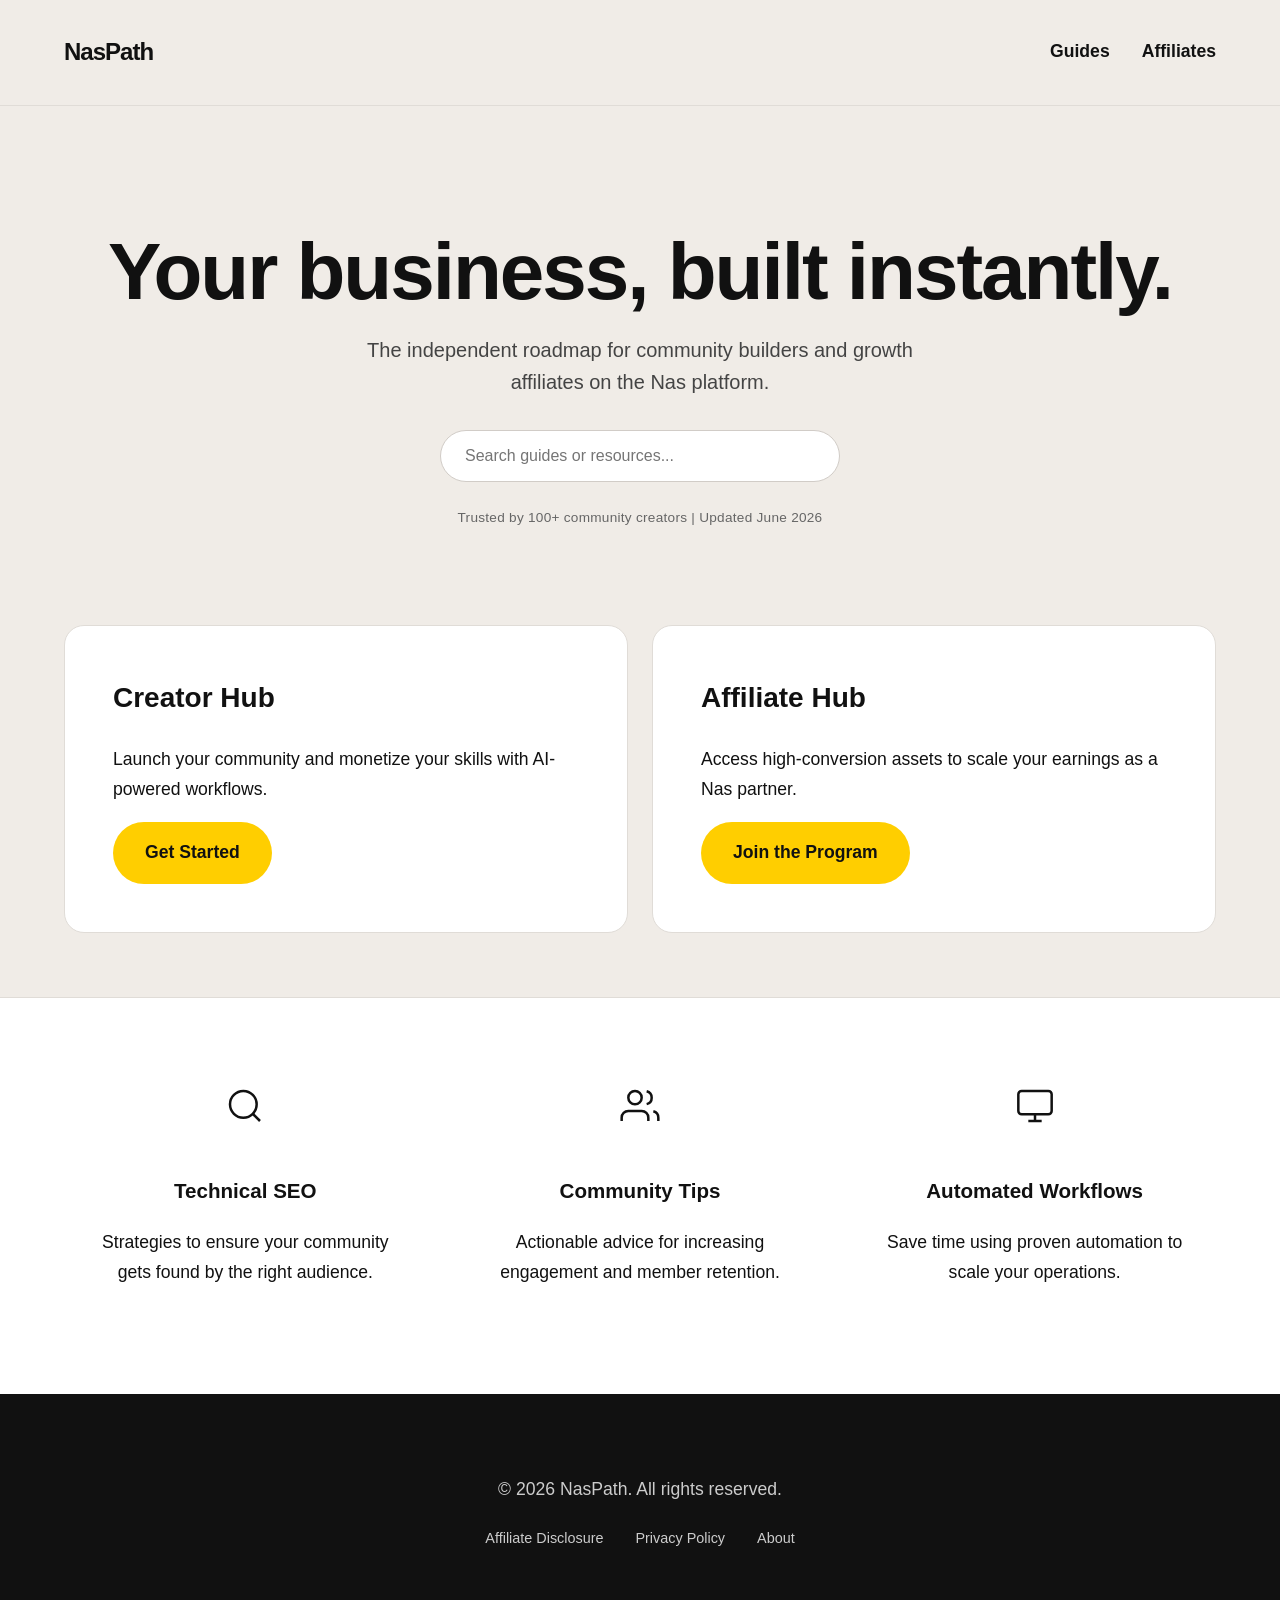
==== index.html @ 79e0fc2f "Initial commit" ====
<!DOCTYPE html>
<html lang="en">
<head>
    <meta charset="UTF-8">

    <!-- This makes the website adjust correctly on phones and tablets -->
    <meta name="viewport" content="width=device-width, initial-scale=1.0">
    
    <!-- Primary Meta Tags -->
    <title>NasPath | Creator & Affiliate Hub for Community Builders</title>
    <meta name="title" content="NasPath | Creator & Affiliate Hub">
    <meta name="description" content="An independent roadmap for creators. Master community building, technical SEO, and automated workflows on the Nas platform.">
    <meta name="keywords" content="Nas, Creator Economy, Community Building, Technical SEO, Affiliate Marketing, Automation, Web Directories">
    
    <!-- Open Graph / Social Media Preview -->
    <meta property="og:type" content="website">
    <meta property="og:title" content="NasPath | Creator & Affiliate Hub">
    <meta property="og:description" content="The independent roadmap for building communities and scaling growth on the Nas platform.">
    <meta property="og:image" content="https://yourwebsite.com/thumbnail.jpg"> 
    
    <!-- Canonical Tag -->
    <link rel="canonical" href="https://naspath.com/">

    <!-- This connects your HTML file to your CSS file -->
    <link rel="stylesheet" href="style.css">
</head>

<body>
    <nav>
        <div class="logo">NasPath</div>

        <ul>
            <li><a href="#guides">Guides</a></li>
            <li><a href="#affiliates">Affiliates</a></li>
        </ul>
    </nav>

    <section class="hero">
        <h1>Your business, built instantly.</h1>

        <p>
            The independent roadmap for community builders and growth affiliates on the Nas platform.
        </p>
        
        <div class="search-container">
            <form action="#" method="get">
                <input type="search" name="q" placeholder="Search guides or resources..." aria-label="Search">
            </form>
        </div>
        
        <div class="social-proof">
            Trusted by 100+ community creators | Updated June 2026
        </div>
    </section>

    <main>
        <section class="grid">
            <article class="card" id="guides">
                <h2>Creator Hub</h2>
                <p>Launch your community and monetize your skills with AI-powered workflows.</p>
                <a href="#" class="cta">Get Started</a>
            </article>

            <article class="card" id="affiliates">
                <h2>Affiliate Hub</h2>
                <p>Access high-conversion assets to scale your earnings as a Nas partner.</p>
                <a href="#" class="cta">Join the Program</a>
            </article>
        </section>

        <section class="benefits">
            <div class="benefits-grid">
                <div class="benefit-item">
                    <svg class="icon-svg" viewBox="0 0 24 24">
                        <circle cx="11" cy="11" r="8"/>
                        <line x1="21" y1="21" x2="16.65" y2="16.65"/>
                    </svg>

                    <h3>Technical SEO</h3>
                    <p>Strategies to ensure your community gets found by the right audience.</p>
                </div>

                <div class="benefit-item">
                    <svg class="icon-svg" viewBox="0 0 24 24">
                        <path d="M17 21v-2a4 4 0 0 0-4-4H5a4 4 0 0 0-4 4v2"/>
                        <circle cx="9" cy="7" r="4"/>
                        <path d="M23 21v-2a4 4 0 0 0-3-3.87"/>
                        <path d="M16 3.13a4 4 0 0 1 0 7.75"/>
                    </svg>

                    <h3>Community Tips</h3>
                    <p>Actionable advice for increasing engagement and member retention.</p>
                </div>

                <div class="benefit-item">
                    <svg class="icon-svg" viewBox="0 0 24 24">
                        <rect x="2" y="3" width="20" height="14" rx="2" ry="2"/>
                        <line x1="8" y1="21" x2="16" y2="21"/>
                        <line x1="12" y1="17" x2="12" y2="21"/>
                    </svg>

                    <h3>Automated Workflows</h3>
                    <p>Save time using proven automation to scale your operations.</p>
                </div>
            </div>
        </section>
    </main>

    <footer>
        <p>&copy; 2026 NasPath. All rights reserved.</p>

        <ul>
            <li><a href="#">Affiliate Disclosure</a></li>
            <li><a href="#">Privacy Policy</a></li>
            <li><a href="#">About</a></li>
        </ul>
    </footer>
</body>
</html>
---- style.css ----
:root {
    --bg: #F0ECE7;
    --text: #111111;
    --accent: #FFCE00;
    --card: #ffffff;
    --footer-bg: #111111;
    --footer-text: #cccccc;
}

body {
    font-family: -apple-system, BlinkMacSystemFont, "Segoe UI", Roboto, sans-serif;
    margin: 0;
    color: var(--text);
    background: var(--bg);
    font-size: 1.1rem;
    line-height: 1.7;
}

nav {
    position: sticky;
    top: 0;
    z-index: 1000;
    background: var(--bg);
    display: flex;
    justify-content: space-between;
    align-items: center;
    padding: 2rem 5%;
    border-bottom: 1px solid #e0dcd7;
}

nav .logo {
    font-weight: 800;
    font-size: 1.5rem;
    letter-spacing: -1px;
}

nav ul {
    display: flex;
    gap: 2rem;
    list-style: none;
    padding: 0;
    margin: 0;
}

nav a {
    text-decoration: none;
    color: var(--text);
    font-weight: 600;
}

.hero {
    padding: 8rem 5% 2rem;
    text-align: center;
}

.hero h1 {
    font-size: clamp(3rem, 8vw, 5rem);
    margin: 0;
    line-height: 0.95;
    letter-spacing: -2px;
}

.hero p {
    font-size: 1.25rem;
    color: #444;
    margin-top: 1.5rem;
    margin-bottom: 2rem;
    max-width: 600px;
    margin-left: auto;
    margin-right: auto;
    line-height: 1.6;
}

.search-container {
    margin-bottom: 1.5rem;
    text-align: center;
}

.search-container input {
    padding: 1rem 1.5rem;
    width: 100%;
    max-width: 400px;
    border-radius: 50px;
    border: 1px solid #d1ccc7;
    font-size: 1rem;
}

.social-proof {
    font-size: 0.85rem;
    color: #666;
    margin-bottom: 4rem;
    font-weight: 500;
    letter-spacing: 0.02em;
}

.grid {
    display: grid;
    grid-template-columns: repeat(auto-fit, minmax(350px, 1fr));
    gap: 1.5rem;
    padding: 0 5% 4rem;
}

.card {
    background: var(--card);
    padding: 3rem;
    border-radius: 20px;
    border: 1px solid #e0dcd7;
    transition: transform 0.3s ease, box-shadow 0.3s ease;
}

.card:hover {
    transform: translateY(-10px);
    box-shadow: 0 10px 20px rgba(0,0,0,0.1);
}

.card h2 {
    font-size: 1.75rem;
    margin-top: 0;
}

.benefits {
    padding: 4rem 5%;
    background: var(--card);
    border-top: 1px solid #e0dcd7;
}

.benefits-grid {
    display: grid;
    grid-template-columns: repeat(auto-fit, minmax(250px, 1fr));
    gap: 2rem;
}

.benefit-item {
    text-align: center;
    padding: 1.5rem;
    transition: transform 0.3s ease;
}

.benefit-item:hover {
    transform: translateY(-5px);
}

.icon-svg {
    width: 40px;
    height: 40px;
    margin-bottom: 1rem;
    stroke: var(--text);
    stroke-width: 1.5;
    fill: none;
}

.cta {
    background: var(--accent);
    color: var(--text);
    padding: 1rem 2rem;
    border-radius: 50px;
    text-decoration: none;
    font-weight: 700;
    display: inline-block;
    transition: transform 0.2s;
}

.cta:hover {
    transform: scale(1.05);
}

footer {
    background: var(--footer-bg);
    color: var(--footer-text);
    padding: 4rem 5%;
    text-align: center;
}

footer ul {
    list-style: none;
    padding: 0;
    display: flex;
    justify-content: center;
    gap: 2rem;
    margin-top: 1rem;
}

footer a {
    color: var(--footer-text);
    text-decoration: none;
    font-size: 0.9rem;
}

footer a:hover {
    color: #ffffff;
}
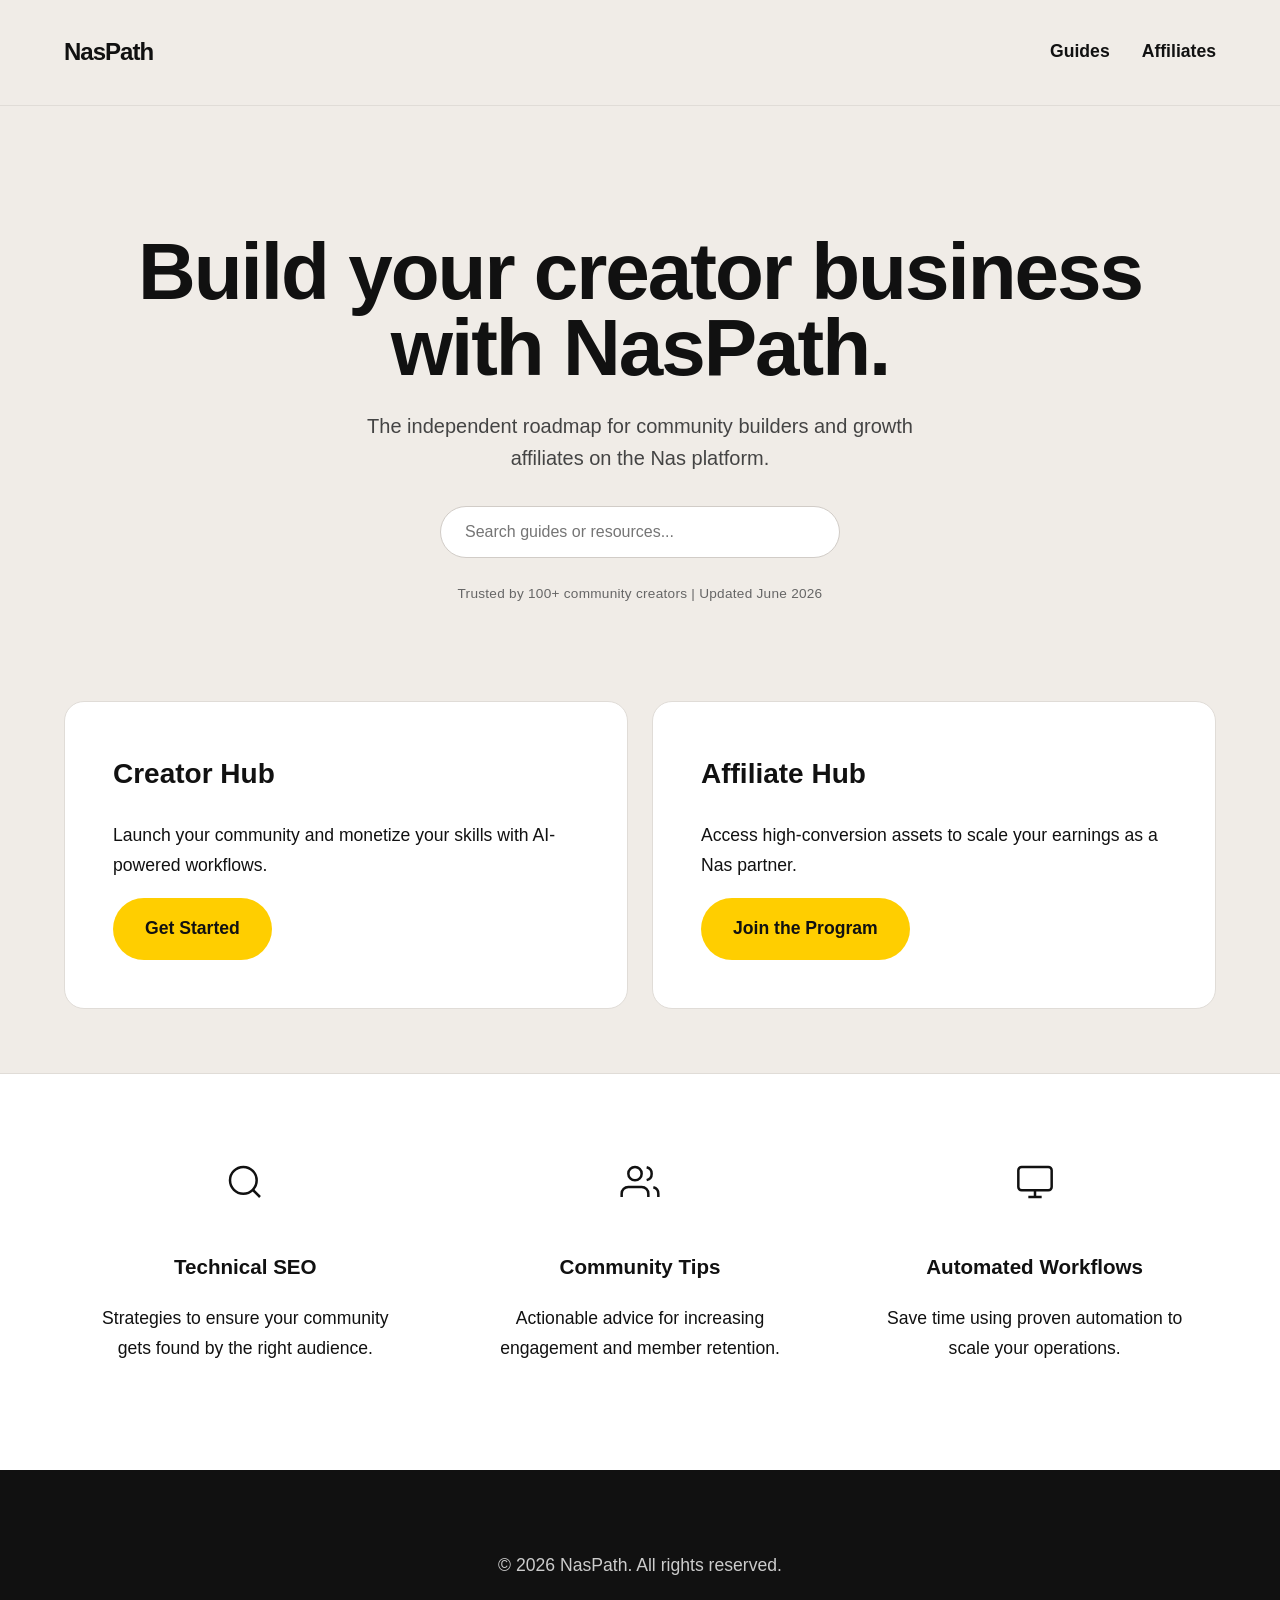
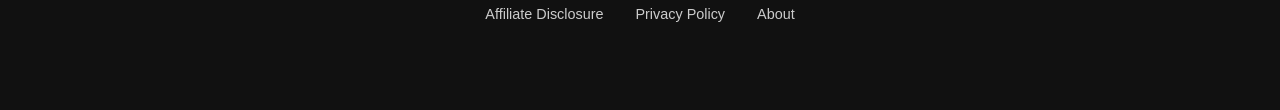
==== commit 2949564d: "Update H1" ====
--- a/index.html
+++ b/index.html
@@ -36,7 +36,7 @@
     </nav>
 
     <section class="hero">
-        <h1>Your business, built instantly.</h1>
+        <h1>Build your creator business with NasPath.</h1>
 
         <p>
             The independent roadmap for community builders and growth affiliates on the Nas platform.
